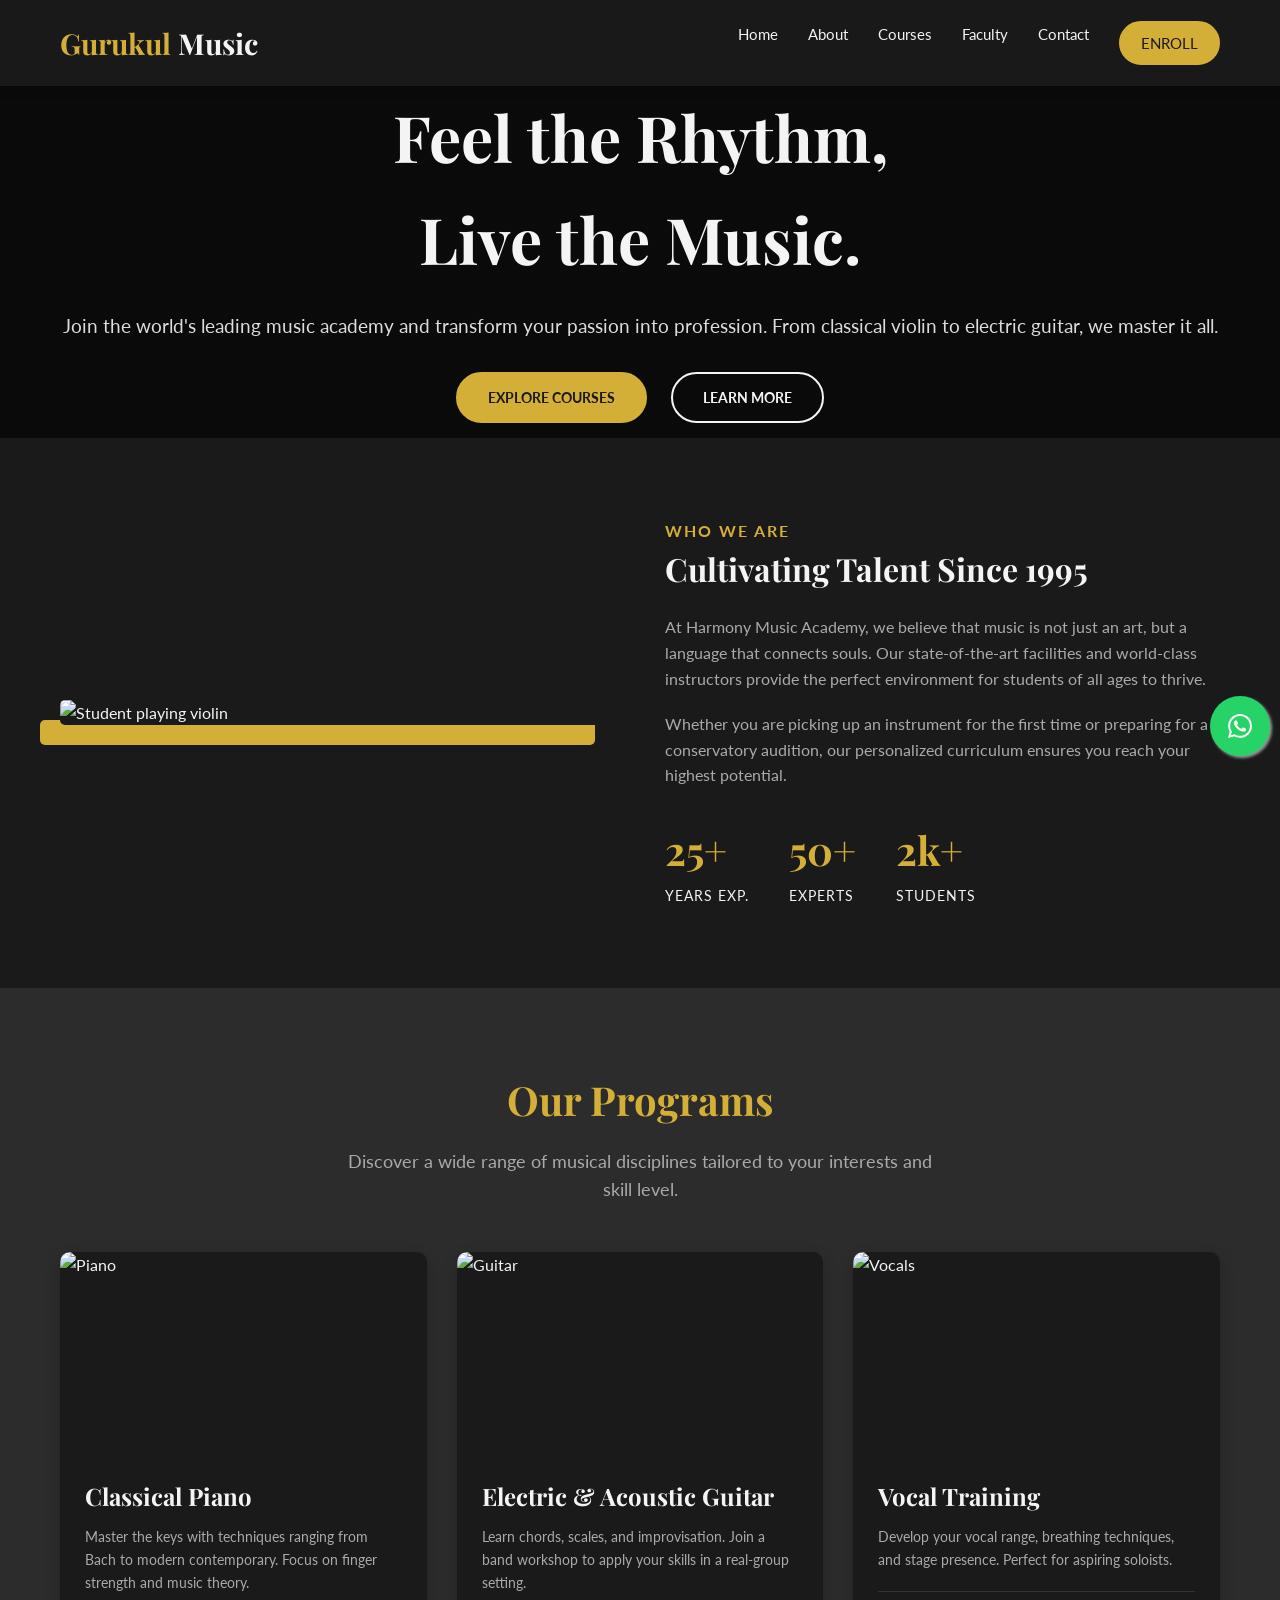
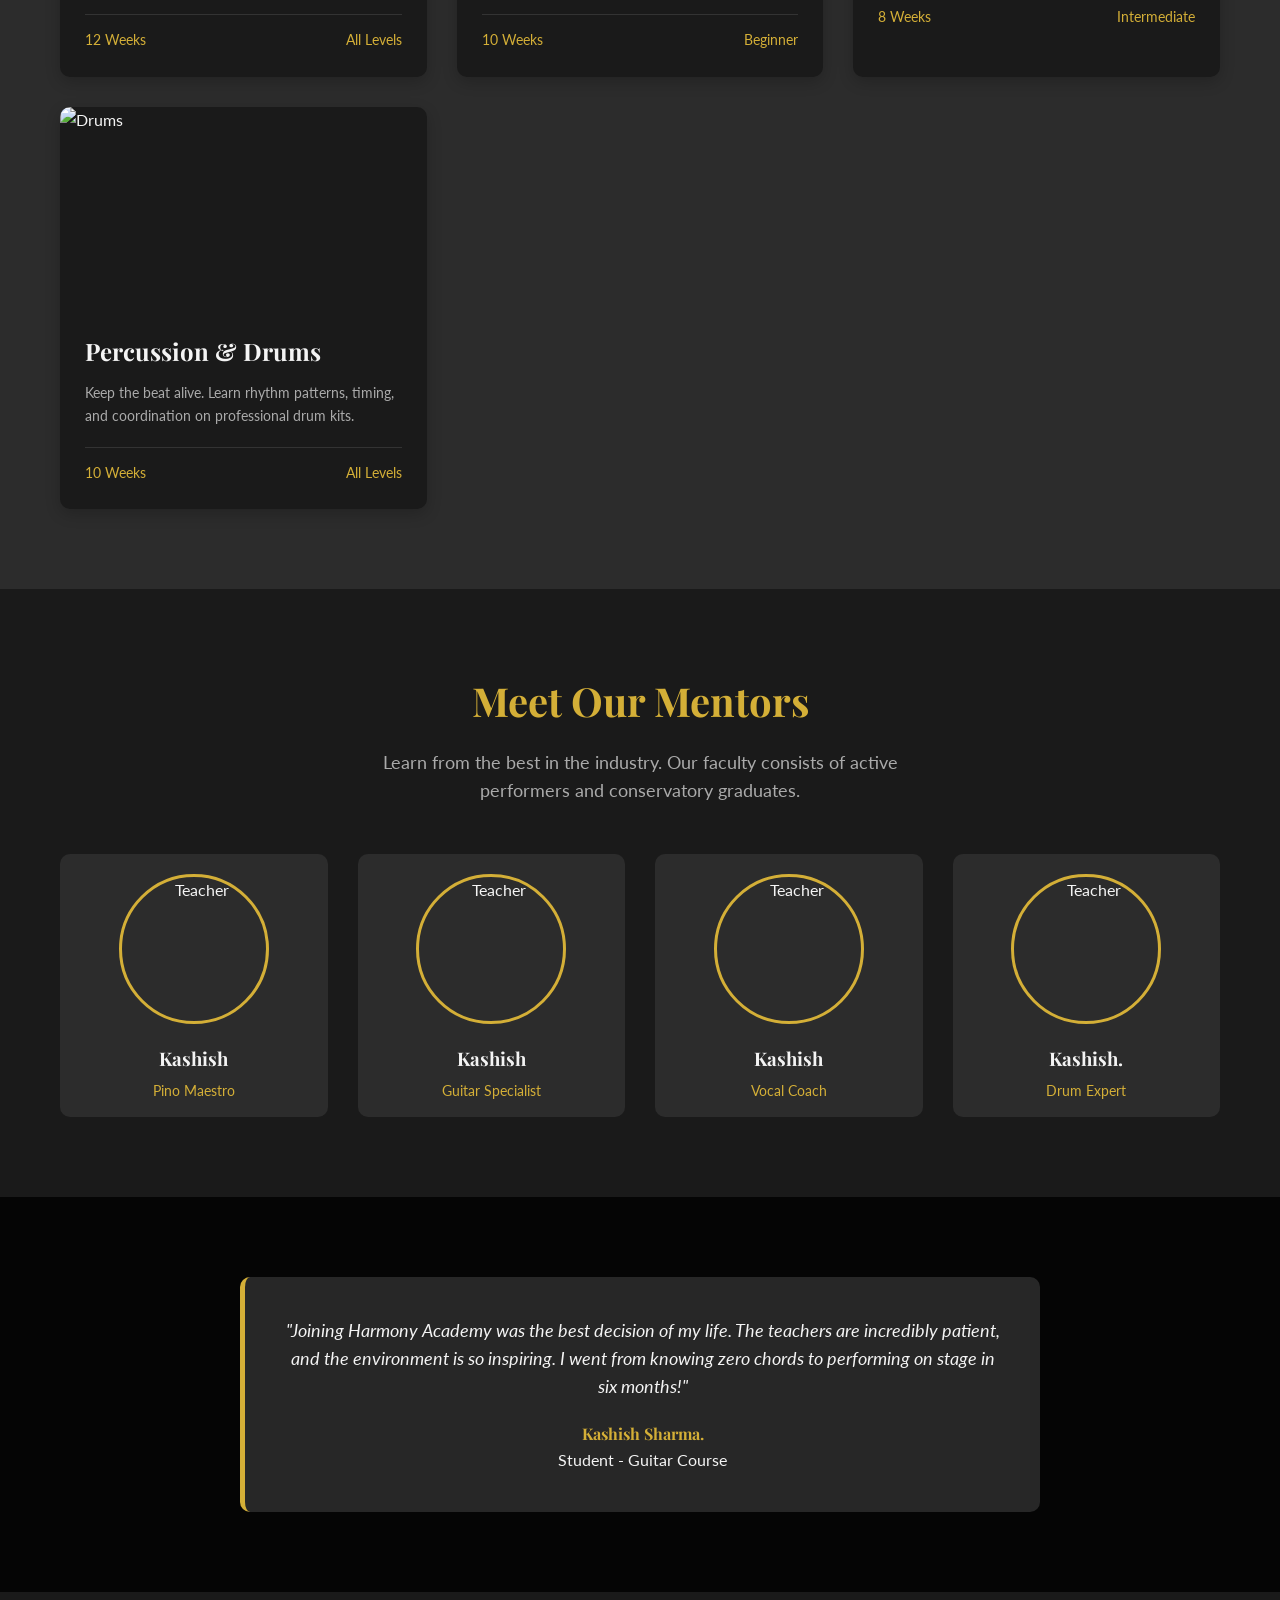
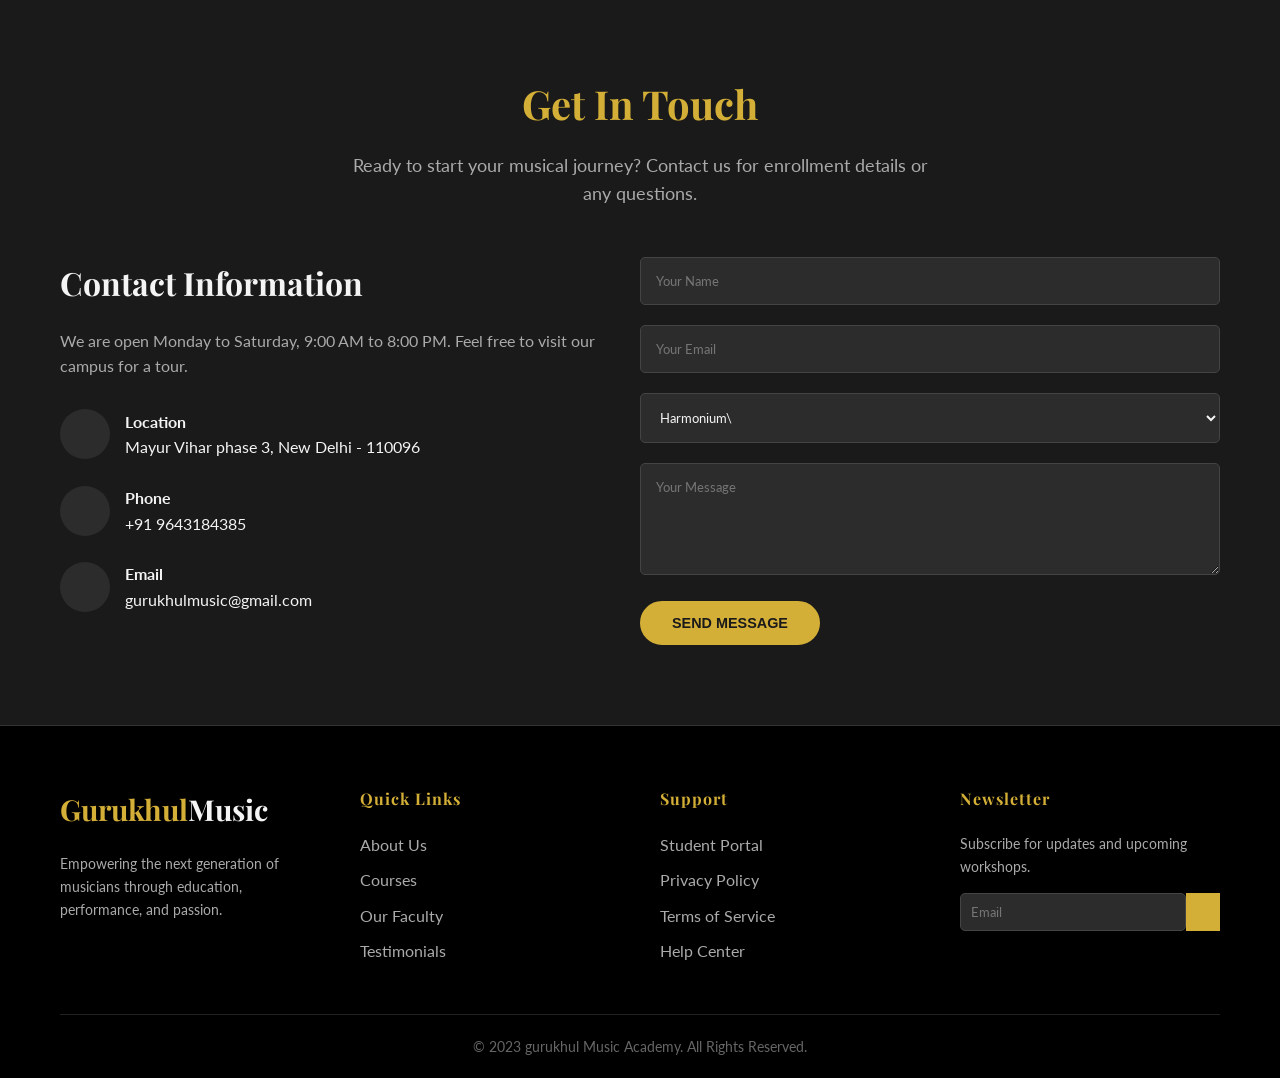
==== enirmaan-music/index.html @ 7bc08fbb "Add files via upload" ====
<!DOCTYPE html>
<html lang="en">
<head>
    <meta charset="UTF-8">
    <meta name="viewport" content="width=device-width, initial-scale=1.0">
    <title>Gurukul Music | Unlock Your Potential</title>
     <link rel="stylesheet" href="../enirmaan-music/Main.css">
    <link rel="preconnect" href="https://fonts.googleapis.com">
    <link rel="preconnect" href="https://fonts.gstatic.com" crossorigin>
    <link href="https://fonts.googleapis.com/css2?family=Playfair+Display:ital,wght@0,400;0,700;1,400&family=Lato:wght@300;400;700&display=swap" rel="stylesheet">
</head>
<body>
    <header>
        <div class="container">
            <nav>
                <a href="#" class="logo">Gurukul<span> Music</span></a>
                <ul class="nav-links" id="navLinks">
                    <li><a href="#hero">Home</a></li>
                    <li><a href="#about">About</a></li>
                    <li><a href="#courses">Courses</a></li>
                    <li><a href="#faculty">Faculty</a></li>
                    <li><a href="#contact">Contact</a></li>
                    <li><a href="#contact" class="btn" style="padding: 8px 20px; color: #1a1a1a;">Enroll</a></li>
                </ul>
                <div class="menu-toggle" id="menuToggle">
                    <i class="fas fa-bars"></i>
                </div>
            </nav>
        </div>
    </header>

    <main>
        <!-- Hero Section -->
        <section id="hero" class="hero">
            <div class="container hero-content">
                <h1>Feel the Rhythm, <br>Live the Music.</h1>
                <p>Join the world's leading music academy and transform your passion into profession. From classical violin to electric guitar, we master it all.</p>
                <div class="hero-btn-group">
                    <a href="#courses" class="btn">Explore Courses</a>
                    <a href="#about" class="btn btn-outline">Learn More</a>
                </div>
            </div>
        </section>

        <!-- About Section -->
        <section id="about" class="section-padding">
            <div class="container">
                <div class="about-grid">
                    <div class="about-img">
                        <img src="https://picsum.photos/seed/violinist/600/400" alt="Student playing violin">
                    </div>
                    <div class="about-text">
                        <h4 style="color: var(--accent-color); text-transform: uppercase; letter-spacing: 2px;">Who We Are</h4>
                        <h3>Cultivating Talent Since 1995</h3>
                        <p>At Harmony Music Academy, we believe that music is not just an art, but a language that connects souls. Our state-of-the-art facilities and world-class instructors provide the perfect environment for students of all ages to thrive.</p>
                        <p>Whether you are picking up an instrument for the first time or preparing for a conservatory audition, our personalized curriculum ensures you reach your highest potential.</p>
                        
                        <div class="stats">
                            <div class="stat-item">
                                <h4>25+</h4>
                                <span>Years Exp.</span>
                            </div>
                            <div class="stat-item">
                                <h4>50+</h4>
                                <span>Experts</span>
                            </div>
                            <div class="stat-item">
                                <h4>2k+</h4>
                                <span>Students</span>
                            </div>
                        </div>
                    </div>
                </div>
            </div>
        </section>

        <!-- Courses Section -->
        <section id="courses" class="section-padding courses">
            <div class="container">
                <div class="text-center">
                    <h2 class="section-title">Our Programs</h2>
                    <p class="section-subtitle">Discover a wide range of musical disciplines tailored to your interests and skill level.</p>
                </div>

                <div class="course-grid">
                    <!-- Course 1 -->
                    <div class="course-card">
                        <div class="course-img">
                            <img src="https://picsum.photos/seed/pianokeys/400/300" alt="Piano">
                        </div>
                        <div class="course-info">
                            <h3>Classical Piano</h3>
                            <p>Master the keys with techniques ranging from Bach to modern contemporary. Focus on finger strength and music theory.</p>
                            <div class="course-meta">
                                <span><i class="fas fa-clock"></i> 12 Weeks</span>
                                <span><i class="fas fa-user"></i> All Levels</span>
                            </div>
                        </div>
                    </div>

                    <!-- Course 2 -->
                    <div class="course-card">
                        <div class="course-img">
                            <img src="https://picsum.photos/seed/guitar/400/300" alt="Guitar">
                        </div>
                        <div class="course-info">
                            <h3>Electric & Acoustic Guitar</h3>
                            <p>Learn chords, scales, and improvisation. Join a band workshop to apply your skills in a real-group setting.</p>
                            <div class="course-meta">
                                <span><i class="fas fa-clock"></i> 10 Weeks</span>
                                <span><i class="fas fa-user"></i> Beginner</span>
                            </div>
                        </div>
                    </div>

                    <!-- Course 3 -->
                    <div class="course-card">
                        <div class="course-img">
                            <img src="https://picsum.photos/seed/vocals/400/300" alt="Vocals">
                        </div>
                        <div class="course-info">
                            <h3>Vocal Training</h3>
                            <p>Develop your vocal range, breathing techniques, and stage presence. Perfect for aspiring soloists.</p>
                            <div class="course-meta">
                                <span><i class="fas fa-clock"></i> 8 Weeks</span>
                                <span><i class="fas fa-user"></i> Intermediate</span>
                            </div>
                        </div>
                    </div>

                    <!-- Course 4 -->
                    <div class="course-card">
                        <div class="course-img">
                            <img src="https://picsum.photos/seed/drums/400/300" alt="Drums">
                        </div>
                        <div class="course-info">
                            <h3>Percussion & Drums</h3>
                            <p>Keep the beat alive. Learn rhythm patterns, timing, and coordination on professional drum kits.</p>
                            <div class="course-meta">
                                <span><i class="fas fa-clock"></i> 10 Weeks</span>
                                <span><i class="fas fa-user"></i> All Levels</span>
                            </div>
                        </div>
                    </div>
                </div>
            </div>
        </section>

        <!-- Faculty Section -->
        <section id="faculty" class="section-padding">
            <div class="container">
                <div class="text-center">
                    <h2 class="section-title">Meet Our Mentors</h2>
                    <p class="section-subtitle">Learn from the best in the industry. Our faculty consists of active performers and conservatory graduates.</p>
                </div>

                <div class="faculty-grid">
                    <div class="faculty-card">
                        <div class="faculty-img">
                            <img src="https://picsum.photos/seed/person1/200/200" alt="Teacher">
                        </div>
                        <h3>Kashish</h3>
                        <span>Pino Maestro</span>
                      <!--
                        <div class="social-links">
                            <a href="#"><i class="fab fa-facebook-f"></i></a>
                            <a href="#"><i class="fab fa-twitter"></i></a>
                            <a href="#"><i class="fab fa-instagram"></i></a>
                        </div> -->
                    </div>

                    <div class="faculty-card">
                        <div class="faculty-img">
                            <img src="https://picsum.photos/seed/person2/200/200" alt="Teacher">
                        </div>
                        <h3>Kashish</h3>
                        <span>Guitar Specialist</span>
                        <!--
                        <div class="social-links">
                            <a href="#"><i class="fab fa-facebook-f"></i></a>
                            <a href="#"><i class="fab fa-twitter"></i></a>
                            <a href="#"><i class="fab fa-instagram"></i></a>
                        </div> -->
                    </div>

                    <div class="faculty-card">
                        <div class="faculty-img">
                            <img src="https://picsum.photos/seed/person3/200/200" alt="Teacher">
                        </div>
                        <h3>Kashish</h3>
                        <span>Vocal Coach</span>
                        <!--
                        <div class="social-links">
                            <a href="#"><i class="fab fa-facebook-f"></i></a>
                            <a href="#"><i class="fab fa-twitter"></i></a>
                            <a href="#"><i class="fab fa-instagram"></i></a>
                        </div> -->                    
                    </div>

                    <div class="faculty-card">
                        <div class="faculty-img">
                            <img src="https://picsum.photos/seed/person4/200/200" alt="Teacher">
                        </div>
                        <h3>Kashish.</h3>
                        <span>Drum Expert</span>
                        <!--
                        <div class="social-links">
                            <a href="#"><i class="fab fa-facebook-f"></i></a>
                            <a href="#"><i class="fab fa-twitter"></i></a>
                            <a href="#"><i class="fab fa-instagram"></i></a>
                        </div> -->
                    </div>
                </div>
            </div>
        </section>

        <!-- Testimonials Section -->
        <section id="testimonials" class="section-padding testimonials">
            <div class="container">
                <div class="testimonial-slider">
                    <div class="testimonial-content">
                        <i class="fas fa-quote-left"></i>
                        <p>"Joining Harmony Academy was the best decision of my life. The teachers are incredibly patient, and the environment is so inspiring. I went from knowing zero chords to performing on stage in six months!"</p>
                        <div class="client-info">
                            <h4>Kashish Sharma.</h4>
                            <span>Student - Guitar Course</span>
                        </div>
                    </div>
                </div>
            </div>
        </section>

        <!-- Contact Section -->
        <section id="contact" class="section-padding">
            <div class="container">
                <div class="text-center">
                    <h2 class="section-title">Get In Touch</h2>
                    <p class="section-subtitle">Ready to start your musical journey? Contact us for enrollment details or any questions.</p>
                </div>

                <div class="contact-container">
                    <div class="contact-info">
                        <h3>Contact Information</h3>
                        <p style="margin-bottom: 30px; color: #aaa;">We are open Monday to Saturday, 9:00 AM to 8:00 PM. Feel free to visit our campus for a tour.</p>
                        
                        <div class="info-item">
                            <i class="fas fa-map-marker-alt"></i>
                            <div>
                                <h4>Location</h4>
                                <p>Mayur Vihar phase 3, New Delhi - 110096</p>
                            </div>
                        </div>
                        <div class="info-item">
                            <i class="fas fa-phone"></i>
                            <div>
                                <h4>Phone</h4>
                                <p>+91 9643184385</p>
                            </div>
                        </div>
                        <div class="info-item">
                            <i class="fas fa-envelope"></i>
                            <div>
                                <h4>Email</h4>
                                <p>gurukhulmusic@gmail.com</p>
                            </div>
                        </div>
                    </div>

                    <div class="contact-form">
                        <form>
                            <div class="form-group">
                                <input type="text" placeholder="Your Name" required>
                            </div>
                            <div class="form-group">
                                <input type="email" placeholder="Your Email" required>
                            </div>
                            <div class="form-group">
                                <select>
                                    <option value="" disabled selected>Harmonium\</option>
                                    <option value="piano">Keyboard/piano</option>
                                    <option value="guitar">Vocal</option>
                                    <option value="vocals">Octapad</option>
                                    <option value="drums">Drums</option>
                                </select>
                            </div>
                            <div class="form-group">
                                <textarea rows="5" placeholder="Your Message" required></textarea>
                            </div>
                            <button type="submit" class="btn">Send Message</button>
                        </form>
                    </div>
                </div>
            </div>
        </section>
    </main>

    <!-- Footer -->
    <footer>
        <div class="container">
            <a href="8377055170" class="float-whatsapp" target="_blank">
		<svg xmlns="http://www.w3.org/2000/svg" width="24" height="24" viewBox="0 0 24 24"><path d="M.057 24l1.687-6.163c-1.041-1.804-1.588-3.849-1.587-5.946.003-6.556 5.338-11.891 11.893-11.891 3.181.001 6.167 1.24 8.413 3.488 2.245 2.248 3.481 5.236 3.48 8.414-.003 6.557-5.338 11.892-11.893 11.892-1.99-.001-3.951-.5-5.688-1.448l-6.305 1.654zm6.597-3.807c1.676.995 3.276 1.591 5.392 1.592 5.448 0 9.886-4.434 9.889-9.885.002-5.462-4.415-9.89-9.881-9.892-5.452 0-9.887 4.434-9.889 9.884-.001 2.225.651 3.891 1.746 5.634l-.999 3.648 3.742-.981zm11.387-5.464c-.074-.124-.272-.198-.57-.347-.297-.149-1.758-.868-2.031-.967-.272-.099-.47-.149-.669.149-.198.297-.768.967-.941 1.165-.173.198-.347.223-.644.074-.297-.149-1.255-.462-2.39-1.475-.883-.788-1.48-1.761-1.653-2.059-.173-.297-.018-.458.13-.606.134-.133.297-.347.446-.521.151-.172.2-.296.3-.495.099-.198.05-.372-.025-.521-.075-.148-.669-1.611-.916-2.206-.242-.579-.487-.501-.669-.51l-.57-.01c-.198 0-.52.074-.792.372s-1.04 1.016-1.04 2.479 1.065 2.876 1.213 3.074c.149.198 2.095 3.2 5.076 4.487.709.306 1.263.489 1.694.626.712.226 1.36.194 1.872.118.571-.085 1.758-.719 2.006-1.413.248-.695.248-1.29.173-1.414z"></path></svg>
	</a>
            <div class="footer-grid">
                <div class="footer-col">
                    <div class="logo" style="margin-bottom: 20px;">Gurukhul<span>Music</span></div>
                    <p style="color: #aaa; font-size: 0.9rem;">Empowering the next generation of musicians through education, performance, and passion.</p>
                </div>
                <div class="footer-col">
                    <h4>Quick Links</h4>
                    <ul>
                        <li><a href="#about">About Us</a></li>
                        <li><a href="#courses">Courses</a></li>
                        <li><a href="#faculty">Our Faculty</a></li>
                        <li><a href="#testimonials">Testimonials</a></li>
                    </ul>
                </div>
                <div class="footer-col">
                    <h4>Support</h4>
                    <ul>
                        <li><a href="#">Student Portal</a></li>
                        <li><a href="#">Privacy Policy</a></li>
                        <li><a href="#">Terms of Service</a></li>
                        <li><a href="#contact">Help Center</a></li>
                    </ul>
                </div>
                <div class="footer-col">
                    <h4>Newsletter</h4>
                    <p style="color: #aaa; font-size: 0.9rem; margin-bottom: 15px;">Subscribe for updates and upcoming workshops.</p>
                    <div style="display: flex;">
                        <input type="email" placeholder="Email" style="padding: 10px;">
                        <button class="btn" style="padding: 10px 15px; border-radius: 0;"><i class="fas fa-paper-plane"></i></button>
                    </div>
                </div>
            </div>
            <div class="copyright">
                <p>&copy; 2023 gurukhul Music Academy. All Rights Reserved.</p>
            </div>
        </div>
    </footer>

    <!-- Simple Script for Mobile Menu -->
    <script>
        const menuToggle = document.getElementById('menuToggle');
        const navLinks = document.getElementById('navLinks');

        menuToggle.addEventListener('click', () => {
            navLinks.classList.toggle('active');
        });

        // Close menu when a link is clicked
        document.querySelectorAll('.nav-links a').forEach(link => {
            link.addEventListener('click', () => {
                navLinks.classList.remove('active');
            });
        });
    </script>
</body>
</html>
---- enirmaan-music/Main.css ----
:root {
            --primary-color: #1a1a1a;
            /* Dark Background */
            --secondary-color: #2c2c2c;
            /* Card Background */
            --accent-color: #d4af37;
            /* Gold */
            --accent-hover: #b5952f;
            --text-light: #f4f4f4;
            /* White/Grey */
            --text-muted: #aaaaaa;
            --font-heading: 'Playfair Display', serif;
            --font-body: 'Lato', sans-serif;
            --transition: all 0.3s ease;
            --container-width: 1200px;
        }

        * {
            margin: 0;
            padding: 0;
            box-sizing: border-box;
        }

        html {
            scroll-behavior: smooth;
        }

        body {
            font-family: var(--font-body);
            background-color: var(--primary-color);
            color: var(--text-light);
            line-height: 1.6;
            overflow-x: hidden;
        }

        a {
            text-decoration: none;
            color: inherit;
            transition: var(--transition);
        }

        ul {
            list-style: none;
        }

        img {
            max-width: 100%;
            display: block;
        }

        /* --- UTILITIES --- */
        .container {
            max-width: var(--container-width);
            margin: 0 auto;
            padding: 0 20px;
        }

        .section-padding {
            padding: 80px 0;
        }

        .text-center {
            text-align: center;
        }

        .section-title {
            font-family: var(--font-heading);
            font-size: 2.5rem;
            margin-bottom: 1rem;
            color: var(--accent-color);
        }

        .section-subtitle {
            font-size: 1.1rem;
            color: var(--text-muted);
            margin-bottom: 3rem;
            max-width: 600px;
            margin-left: auto;
            margin-right: auto;
        }

        .btn {
            display: inline-block;
            padding: 12px 30px;
            background-color: var(--accent-color);
            color: var(--primary-color);
            font-weight: 700;
            border-radius: 50px;
            text-transform: uppercase;
            font-size: 0.9rem;
            border: 2px solid var(--accent-color);
            cursor: pointer;
        }

        .btn:hover {
            background-color: transparent;
            color: var(--accent-color);
        }

        .btn-outline {
            background-color: transparent;
            color: var(--text-light);
            border: 2px solid var(--text-light);
        }

        .btn-outline:hover {
            background-color: var(--text-light);
            color: var(--primary-color);
        }

        /* --- HEADER --- */
        header {
            position: sticky;
            top: 0;
            left: 0;
            width: 100%;
            background-color: rgba(26, 26, 26, 0.95);
            padding: 20px 0;
            z-index: 1000;
            box-shadow: 0 2px 10px rgba(0, 0, 0, 0.3);

        }

        nav {
            display: flex;
            justify-content: space-between;
            align-items: center;
        }

        .logo {
            font-family: var(--font-heading);
            font-size: 1.8rem;
            font-weight: 700;
            color: var(--accent-color);
        }

        .logo span {
            color: var(--text-light);
        }

        .nav-links {
            display: flex;
            gap: 30px;
        }

        .nav-links a {
            font-size: 0.95rem;
            font-weight: 400;
            position: relative;
        }

        .nav-links a::after {
            content: '';
            position: absolute;
            width: 0;
            height: 2px;
            bottom: -5px;
            left: 0;
            background-color: var(--accent-color);
            transition: var(--transition);
        }

        .nav-links a:hover::after {
            width: 100%;
        }

        .menu-toggle {
            display: none;
            font-size: 1.5rem;
            cursor: pointer;
        }

        /* --- HERO SECTION --- */
        .hero {
            height: auto;
            background: linear-gradient(rgba(0, 0, 0, 0.6), rgba(0, 0, 0, 0.6)), url('https://picsum.photos/seed/concert/1920/1080.jpg') no-repeat center center/cover;
            display: flex;
            align-items: center;
            justify-content: center;
            text-align: center;

        }

        .hero-content h1 {
            font-family: var(--font-heading);
            font-size: 4rem;
            margin-bottom: 20px;
            animation: fadeInDown 1s ease;
        }

        .hero-content p {
            font-size: 1.2rem;
            margin-bottom: 30px;
            color: #ddd;
            animation: fadeInUp 1s ease 0.3s forwards;
            opacity: 0;
        }

        .hero-btn-group {
            animation: fadeInUp 1s ease 0.6s forwards;
            opacity: 0;
            margin-bottom: 15px;
        }

        .hero-btn-group .btn {
            margin: 0 10px;
        }

        /* --- ABOUT SECTION --- */
        .about-grid {
            display: grid;
            grid-template-columns: 1fr 1fr;
            gap: 50px;
            align-items: center;
        }

        .about-img {
            position: relative;
        }

        .about-img img {
            border-radius: 5px;
            box-shadow: -20px 20px 0px var(--accent-color);
        }

        .about-text h3 {
            font-family: var(--font-heading);
            font-size: 2rem;
            margin-bottom: 20px;
        }

        .about-text p {
            color: var(--text-muted);
            margin-bottom: 20px;
        }

        .stats {
            display: flex;
            gap: 40px;
            margin-top: 30px;
        }

        .stat-item h4 {
            font-size: 2.5rem;
            color: var(--accent-color);
            font-family: var(--font-heading);
        }

        .stat-item span {
            font-size: 0.9rem;
            text-transform: uppercase;
            letter-spacing: 1px;
        }

        /* --- COURSES SECTION --- */
        .courses {
            background-color: var(--secondary-color);
        }

        .course-grid {
            display: grid;
            grid-template-columns: repeat(auto-fit, minmax(300px, 1fr));
            gap: 30px;
        }

        .course-card {
            background-color: var(--primary-color);
            border-radius: 10px;
            overflow: hidden;
            transition: var(--transition);
            box-shadow: 0 5px 15px rgba(0, 0, 0, 0.2);
            position: relative;
        }

        .course-card:hover {
            transform: translateY(-10px);
        }

        .course-img {
            height: 200px;
            overflow: hidden;
        }

        .course-img img {
            width: 100%;
            height: 100%;
            object-fit: cover;
            transition: var(--transition);
        }

        .course-card:hover .course-img img {
            transform: scale(1.1);
        }

        .course-info {
            padding: 25px;
        }

        .course-info h3 {
            font-family: var(--font-heading);
            font-size: 1.5rem;
            margin-bottom: 10px;
        }

        .course-info p {
            color: var(--text-muted);
            font-size: 0.9rem;
            margin-bottom: 20px;
        }

        .course-meta {
            display: flex;
            justify-content: space-between;
            border-top: 1px solid #333;
            padding-top: 15px;
            font-size: 0.85rem;
            color: var(--accent-color);
        }

        /* --- FACULTY SECTION --- */
        .faculty-grid {
            display: grid;
            grid-template-columns: repeat(auto-fit, minmax(250px, 1fr));
            gap: 30px;
        }

        .faculty-card {
            text-align: center;
            background-color: var(--secondary-color);
            border-radius: 10px;
            transition: var(--transition);
        }

        .faculty-card:hover {
            background-color: #333;
        }

        .faculty-img {
            width: 150px;
            height: 150px;
            border-radius: 50%;
            margin: 20PX auto 20px;
            overflow: hidden;
            border: 3px solid var(--accent-color);
        }

        .faculty-img img {
            width: 100%;
            height: 100%;
            object-fit: cover;
        }

        .faculty-card h3 {
            font-family: var(--font-heading);
            margin-bottom: 5px;
        }

        .faculty-card span {
            color: var(--accent-color);
            font-size: 0.9rem;
            display: block;
            margin-bottom: 15px;
        }

        .social-links a {
            color: var(--text-muted);
            margin: 0 8px;
            font-size: 1.1rem;
        }

        .social-links a:hover {
            color: var(--accent-color);
        }

        .float-whatsapp {
            position: fixed;
            width: 60px;
            height: 60px;
            bottom: 144px;
            right: 10px;
            background-color: #25d366;
            color: #FFF;
            border-radius: 50px;
            text-align: center;
            font-size: 30px;
            box-shadow: 2px 2px 3px #999;
            z-index: 100;
        }
        .float-whatsapp svg {
    fill: #fff;
    position: absolute;
    left: 50%;
    top: 50%;
    transform: translate(-50%, -50%);
}

        /* --- TESTIMONIALS --- */
        .testimonials {
            background: linear-gradient(rgba(0, 0, 0, 0.8), rgba(0, 0, 0, 0.8)), url('https://picsum.photos/seed/piano/1920/600.jpg') center/cover fixed;
        }

        .testimonial-slider {
            max-width: 800px;
            margin: 0 auto;
            text-align: center;
        }

        .testimonial-content {
            background-color: rgba(44, 44, 44, 0.9);
            padding: 40px;
            border-radius: 10px;
            border-left: 5px solid var(--accent-color);
        }

        .testimonial-content i {
            font-size: 2rem;
            color: var(--accent-color);
            margin-bottom: 20px;
        }

        .testimonial-content p {
            font-size: 1.1rem;
            font-style: italic;
            margin-bottom: 20px;
        }

        .client-info h4 {
            font-family: var(--font-heading);
            color: var(--accent-color);
        }

        /* --- CONTACT SECTION --- */
        .contact-container {
            display: grid;
            grid-template-columns: 1fr 1fr;
          
        }

        .contact-info h3 {
            font-family: var(--font-heading);
            font-size: 2rem;
            margin-bottom: 20px;
        }

        .info-item {
            display: flex;
            align-items: center;
            margin-bottom: 25px;
        }

        .info-item i {
            width: 50px;
            height: 50px;
            background-color: var(--secondary-color);
            color: var(--accent-color);
            display: flex;
            align-items: center;
            justify-content: center;
            border-radius: 50%;
            margin-right: 15px;
            font-size: 1.2rem;
        }

        .form-group {
            margin-bottom: 20px;
        }

        input,
        textarea,
        select {
            width: 100%;
            padding: 15px;
            background-color: var(--secondary-color);
            border: 1px solid #444;
            color: var(--text-light);
            border-radius: 5px;
            font-family: var(--font-body);
        }

        input:focus,
        textarea:focus,
        select:focus {
            outline: none;
            border-color: var(--accent-color);
        }

        /* --- FOOTER --- */
        footer {
            background-color: #000;
            padding: 60px 0 20px;
            border-top: 1px solid #333;
        }

        .footer-grid {
            display: grid;
            grid-template-columns: repeat(auto-fit, minmax(200px, 1fr));
            gap: 40px;
            margin-bottom: 40px;
        }

        .footer-col h4 {
            color: var(--accent-color);
            margin-bottom: 20px;
            font-family: var(--font-heading);
            letter-spacing: 1px;
        }

        .footer-col ul li {
            margin-bottom: 10px;
        }

        .footer-col ul li a {
            color: var(--text-muted);
        }

        .footer-col ul li a:hover {
            color: var(--accent-color);
            padding-left: 5px;
        }

        .copyright {
            text-align: center;
            padding-top: 20px;
            border-top: 1px solid #222;
            color: #666;
            font-size: 0.9rem;
        }

        /* --- ANIMATIONS --- */
        @keyframes fadeInDown {
            from {
                opacity: 0;
                transform: translateY(-30px);
            }

            to {
                opacity: 1;
                transform: translateY(0);
            }
        }

        @keyframes fadeInUp {
            from {
                opacity: 0;
                transform: translateY(30px);
            }

            to {
                opacity: 1;
                transform: translateY(0);
            }
        }

        /* --- MEDIA QUERIES --- */
        @media (max-width: 992px) {
            .hero-content h1 {
                font-size: 3rem;
            }

            .about-grid {
                grid-template-columns: 1fr;
            }

            .about-img {
                margin-bottom: 40px;
            }

            .contact-container {
                grid-template-columns: 1fr;
            }
        }

        @media (max-width: 768px) {
            .nav-links {
                position: absolute;
                top: 70px;
                right: 0;
                width: 100%;
                background-color: var(--primary-color);
                flex-direction: column;
                align-items: center;
                padding: 20px 0;
                transform: translateY(-150%);
                transition: transform 0.4s ease;
                border-bottom: 2px solid var(--accent-color);
            }

            .hero-btn-group {
                display: flex;

            }

            .section-padding {
                padding: 40px 0;
            }

            .nav-links.active {
                transform: translateY(0);
            }

            .menu-toggle {
                display: block;
                color: var(--text-light);
            }

            .hero-content h1 {
                font-size: 2.5rem;
            }

            .section-title {
                font-size: 2rem;
            }
        }
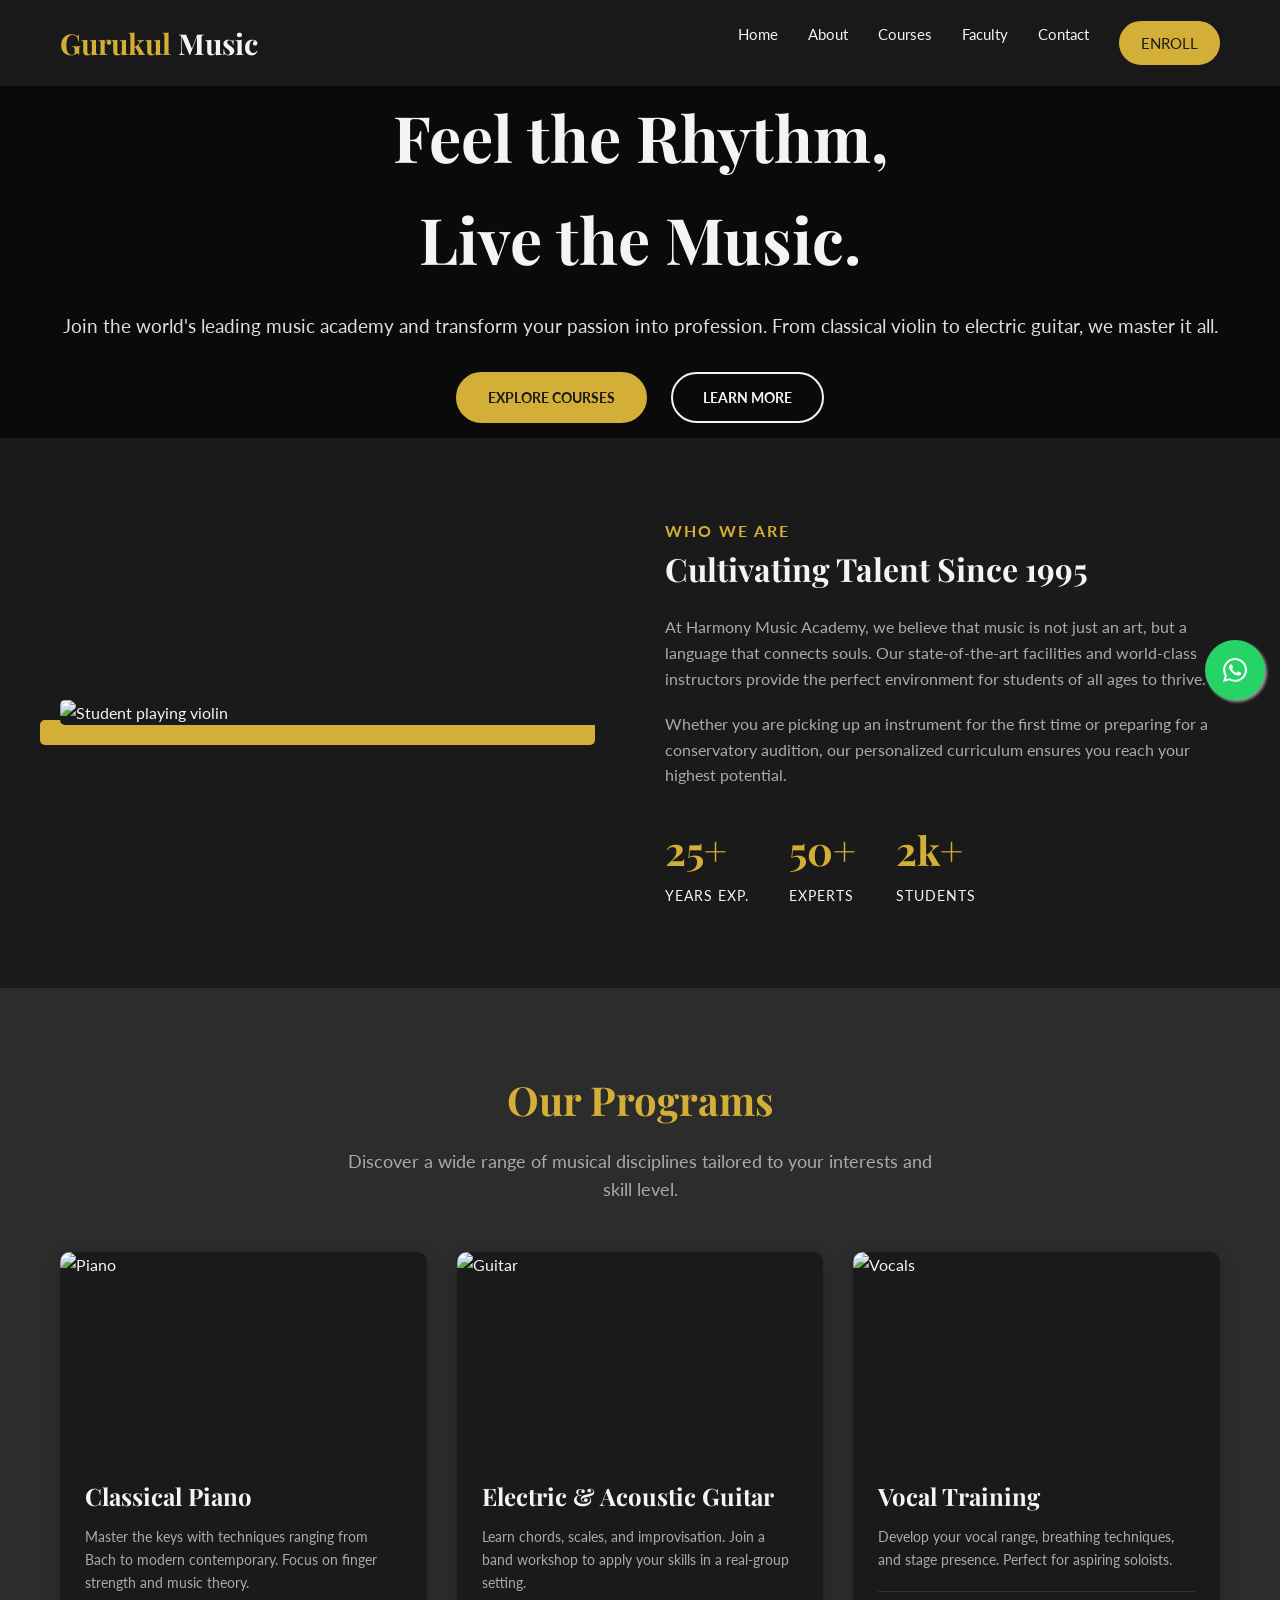
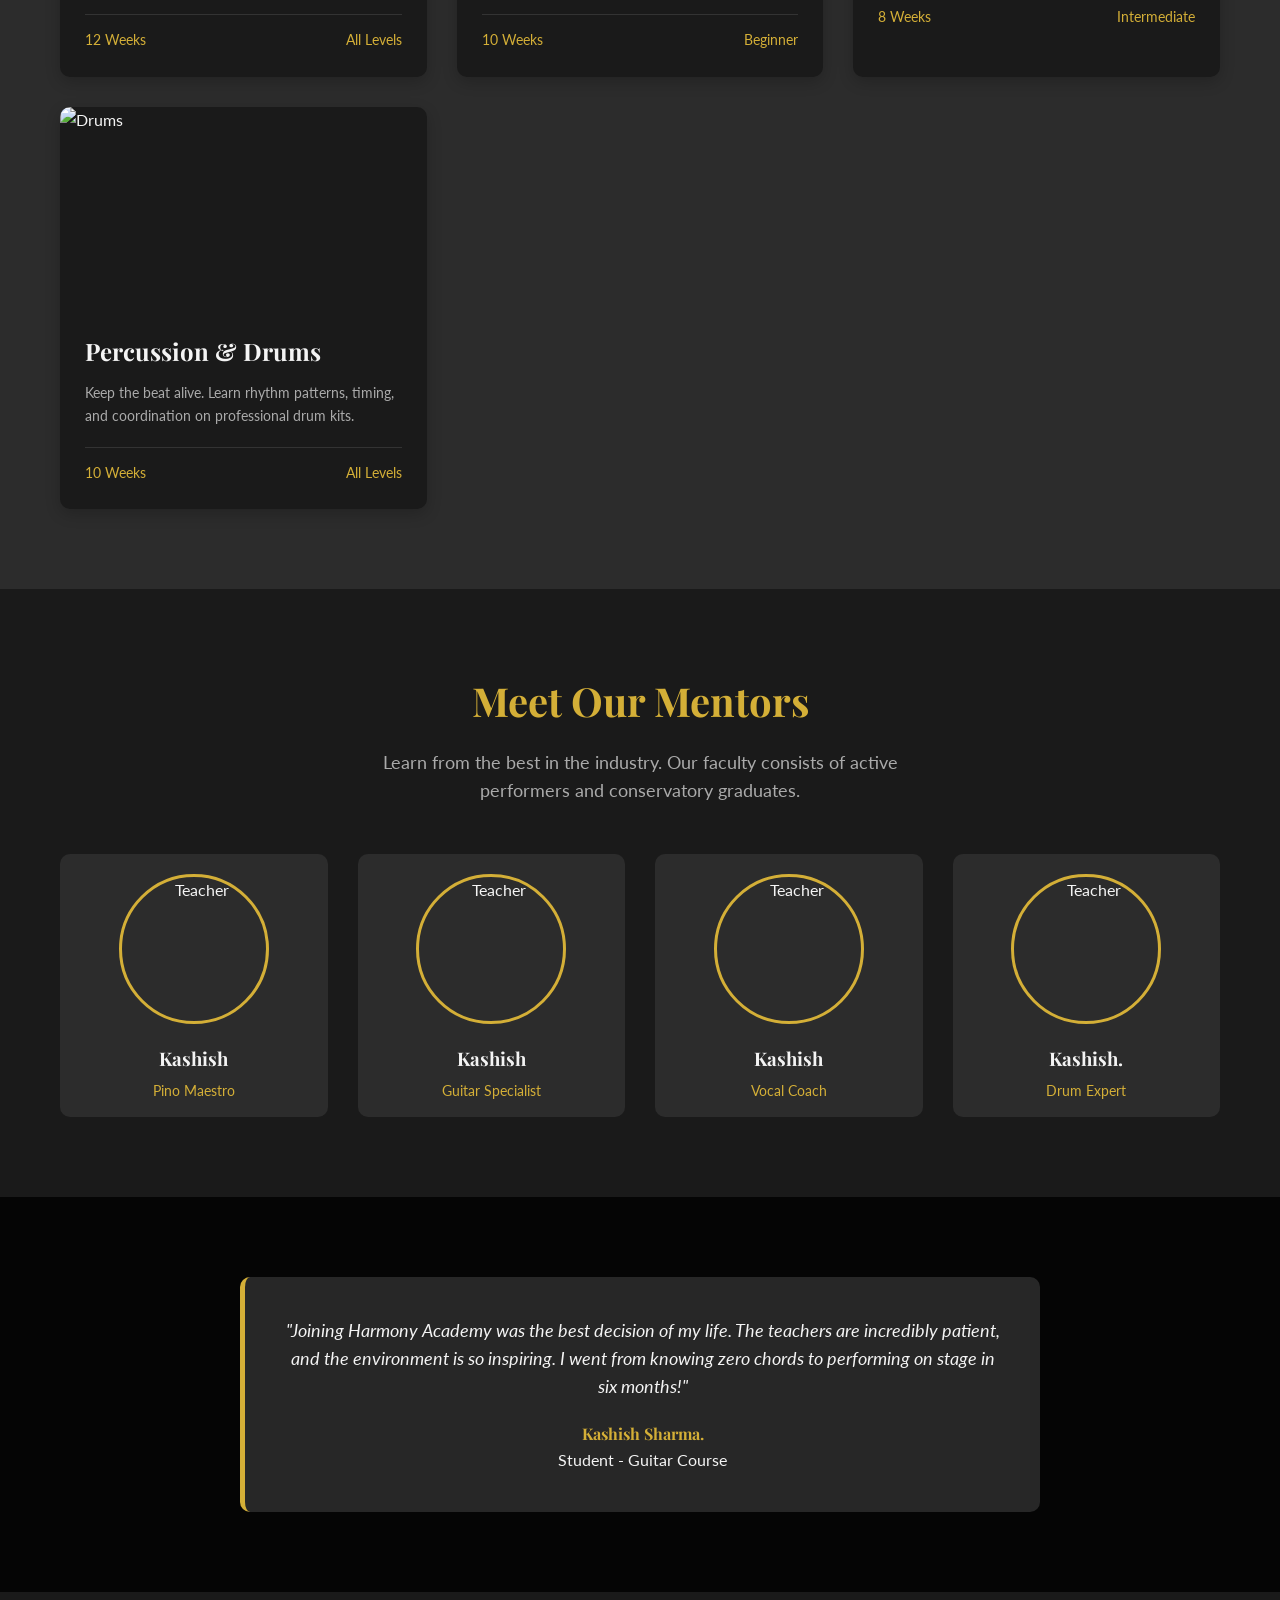
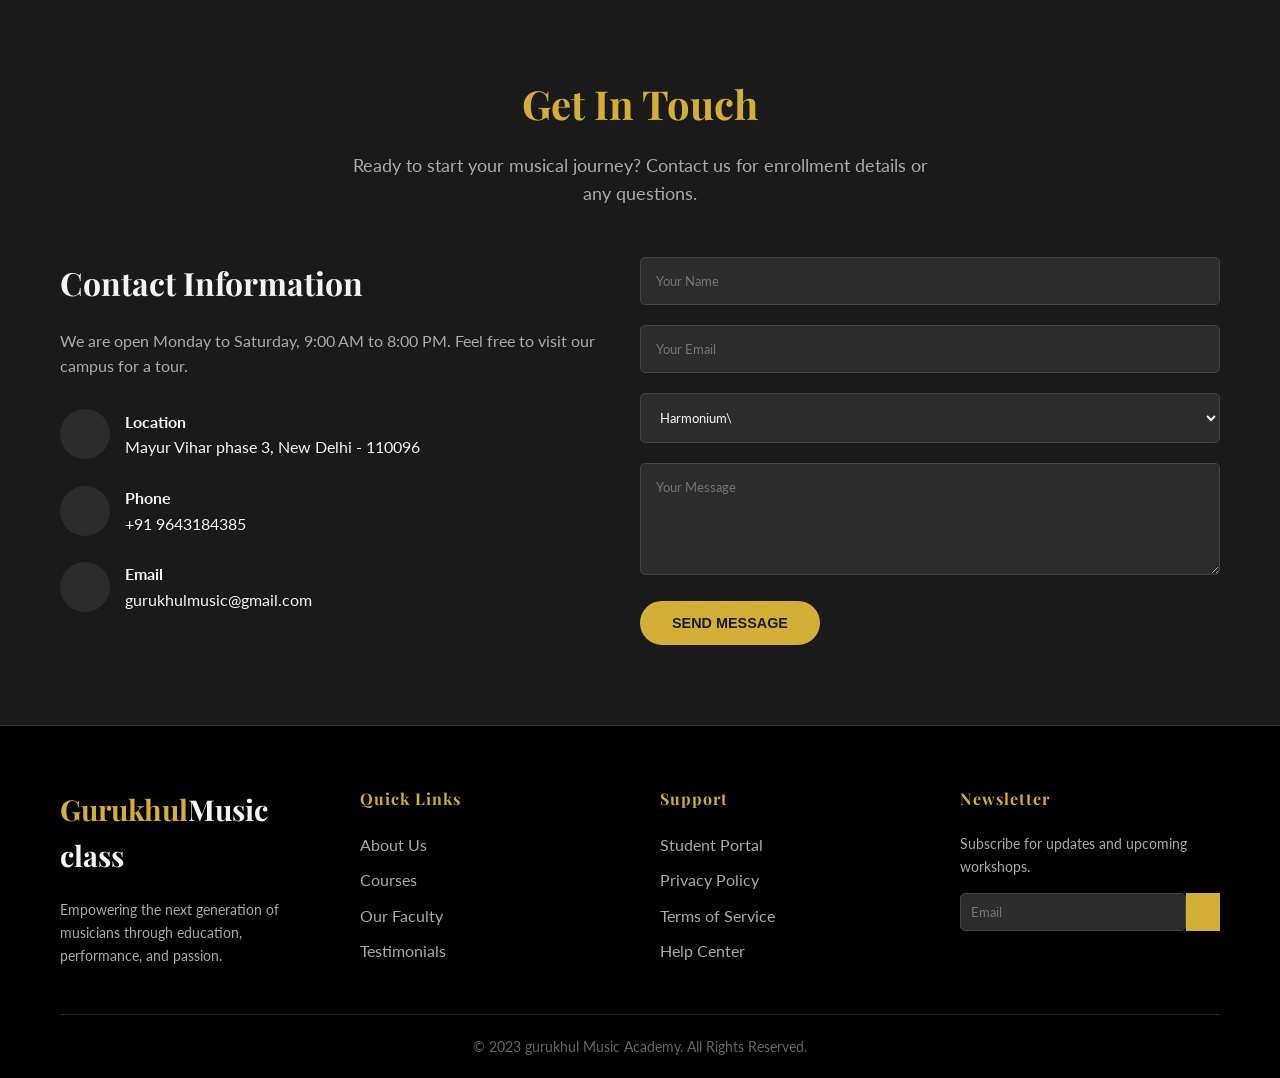
==== commit 955ce245: "Update index.html" ====
--- a/enirmaan-music/index.html
+++ b/enirmaan-music/index.html
@@ -4,7 +4,7 @@
     <meta charset="UTF-8">
     <meta name="viewport" content="width=device-width, initial-scale=1.0">
     <title>Gurukul Music | Unlock Your Potential</title>
-     <link rel="stylesheet" href="../enirmaan-music/Main.css">
+     <link rel="stylesheet" href="./Main.css">
     <link rel="preconnect" href="https://fonts.googleapis.com">
     <link rel="preconnect" href="https://fonts.gstatic.com" crossorigin>
     <link href="https://fonts.googleapis.com/css2?family=Playfair+Display:ital,wght@0,400;0,700;1,400&family=Lato:wght@300;400;700&display=swap" rel="stylesheet">
@@ -302,7 +302,7 @@
 	</a>
             <div class="footer-grid">
                 <div class="footer-col">
-                    <div class="logo" style="margin-bottom: 20px;">Gurukhul<span>Music</span></div>
+                    <div class="logo" style="margin-bottom: 20px;">Gurukhul<span>Music class</span></div>
                     <p style="color: #aaa; font-size: 0.9rem;">Empowering the next generation of musicians through education, performance, and passion.</p>
                 </div>
                 <div class="footer-col">
@@ -355,4 +355,4 @@
         });
     </script>
 </body>
-</html>+</html>
--- a/enirmaan-music/Main.css
+++ b/enirmaan-music/Main.css
@@ -376,8 +376,8 @@
             position: fixed;
             width: 60px;
             height: 60px;
-            bottom: 144px;
-            right: 10px;
+            bottom: 200px;
+            right: 15px;
             background-color: #25d366;
             color: #FFF;
             border-radius: 50px;
@@ -610,4 +610,4 @@
             .section-title {
                 font-size: 2rem;
             }
-        }+        }
